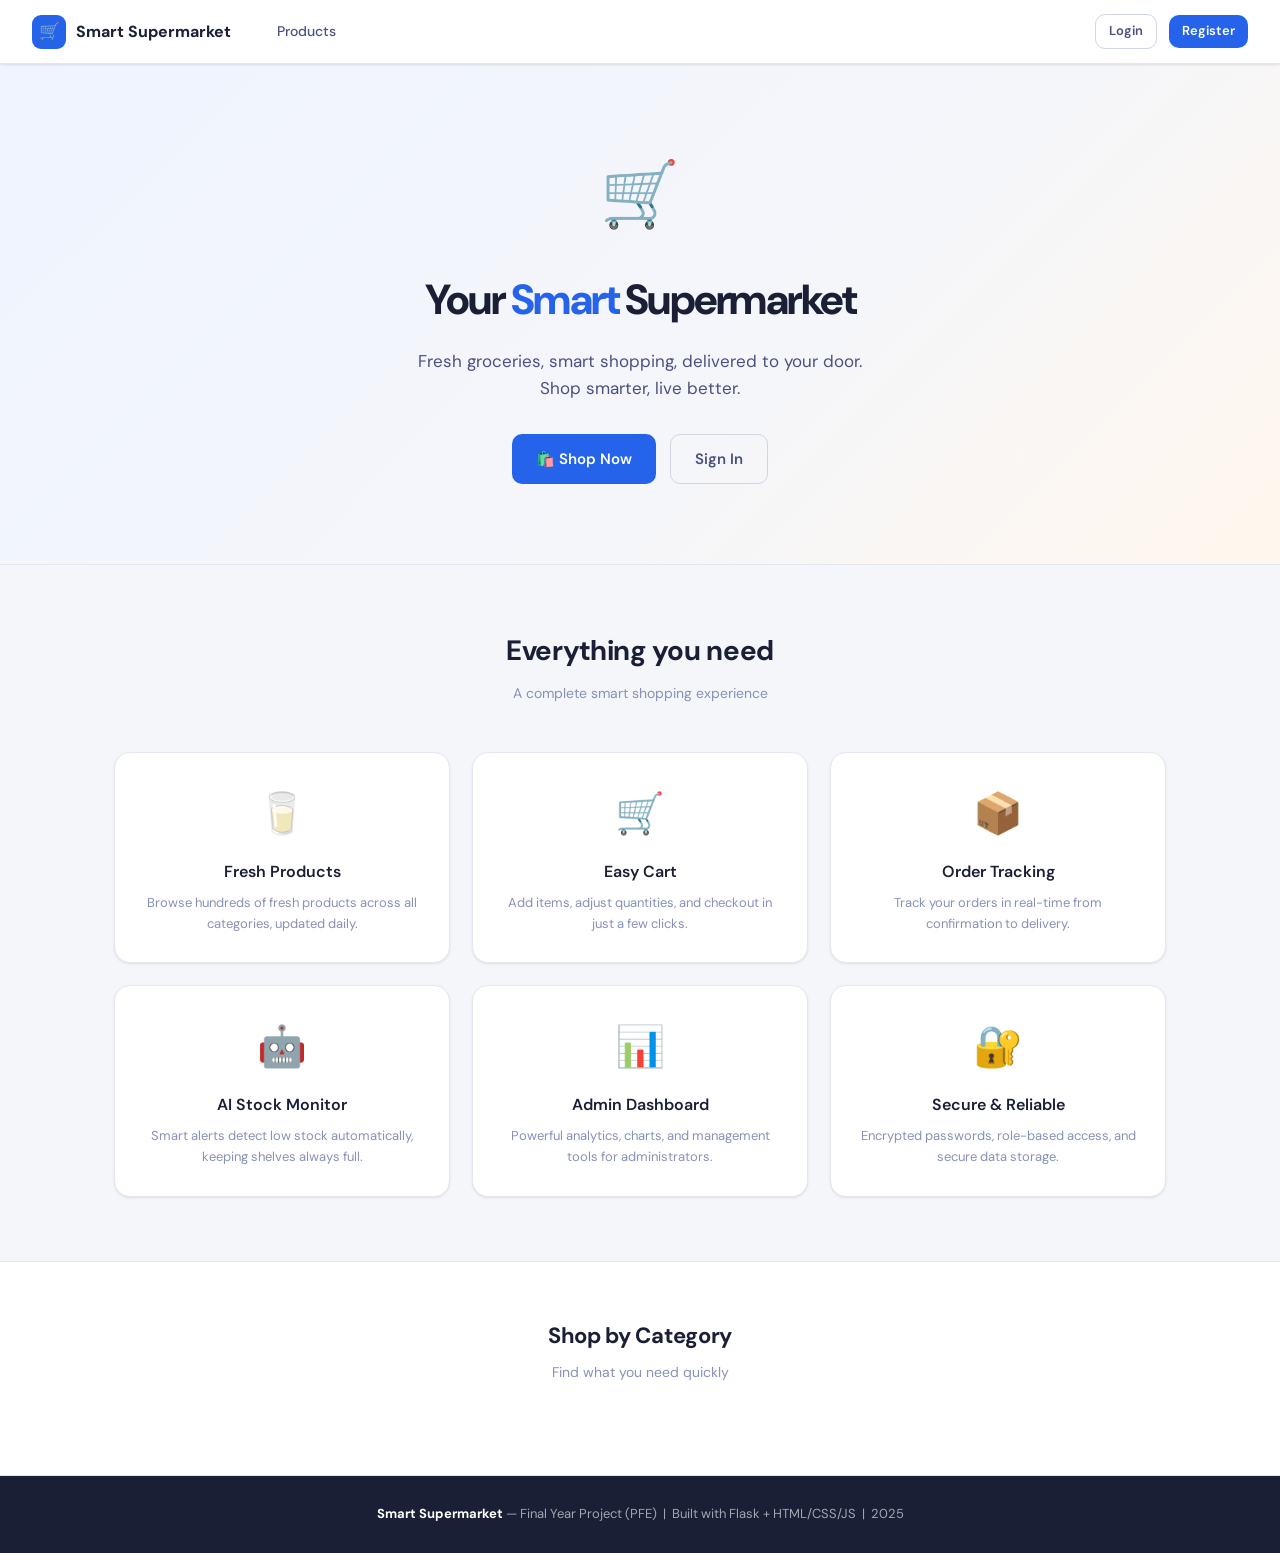
==== Frontend/index.html @ b75dfb3a "Initial commit - Smart Supermarket System" ====
<!DOCTYPE html>
<html lang="en">
<head>
    <meta charset="UTF-8">
    <meta name="viewport" content="width=device-width, initial-scale=1.0">
    <title>Smart Supermarket</title>
    <link rel="stylesheet" href="css/style.css">
    <style>
        .hero {
            background: linear-gradient(135deg, #eff4ff 0%, #f5f6fa 60%, #fff7ed 100%);
            border-bottom: 1px solid var(--border);
            padding: 80px 24px;
            text-align: center;
        }

        .hero-icon {
            font-size: 64px;
            margin-bottom: 20px;
            animation: float 3s ease-in-out infinite;
        }

        @keyframes float {
            0%, 100% { transform: translateY(0); }
            50%       { transform: translateY(-10px); }
        }

        .hero h1 {
            font-size: 42px;
            font-weight: 800;
            letter-spacing: -1.5px;
            color: var(--text);
            margin-bottom: 14px;
        }

        .hero h1 span { color: var(--primary); }

        .hero p {
            font-size: 17px;
            color: var(--text-2);
            max-width: 480px;
            margin: 0 auto 32px;
        }

        .hero-cta {
            display: flex;
            gap: 14px;
            justify-content: center;
            flex-wrap: wrap;
        }

        .features {
            max-width: 1100px;
            margin: 64px auto;
            padding: 0 24px;
        }

        .features h2 {
            text-align: center;
            font-size: 28px;
            margin-bottom: 8px;
        }

        .features > p {
            text-align: center;
            color: var(--muted);
            margin-bottom: 48px;
        }

        .features-grid {
            display: grid;
            grid-template-columns: repeat(3, 1fr);
            gap: 22px;
        }

        .feature-card {
            background: var(--white);
            border: 1px solid var(--border);
            border-radius: var(--radius-lg);
            padding: 28px 24px;
            text-align: center;
            box-shadow: var(--shadow-sm);
            transition: transform 0.2s, box-shadow 0.2s;
        }

        .feature-card:hover {
            transform: translateY(-3px);
            box-shadow: var(--shadow);
        }

        .feature-icon {
            font-size: 40px;
            margin-bottom: 14px;
        }

        .feature-card h3 {
            font-size: 16px;
            margin-bottom: 8px;
        }

        .feature-card p {
            font-size: 13px;
            color: var(--muted);
            line-height: 1.6;
        }

        .categories-section {
            background: var(--white);
            border-top: 1px solid var(--border);
            border-bottom: 1px solid var(--border);
            padding: 56px 24px;
        }

        .categories-inner {
            max-width: 900px;
            margin: 0 auto;
            text-align: center;
        }

        .categories-inner h2 { margin-bottom: 8px; }
        .categories-inner > p { color: var(--muted); margin-bottom: 36px; }

        .cat-grid {
            display: flex;
            flex-wrap: wrap;
            gap: 14px;
            justify-content: center;
        }

        .cat-chip {
            display: flex;
            align-items: center;
            gap: 8px;
            padding: 12px 22px;
            background: var(--bg);
            border: 1px solid var(--border);
            border-radius: 40px;
            font-size: 14px;
            font-weight: 600;
            color: var(--text-2);
            text-decoration: none;
            transition: all 0.15s;
        }

        .cat-chip:hover {
            background: var(--primary-bg);
            border-color: var(--primary-bd);
            color: var(--primary);
        }

        footer {
            background: var(--text);
            color: rgba(255,255,255,0.6);
            text-align: center;
            padding: 28px 24px;
            font-size: 13px;
        }

        footer strong { color: white; }

        @media (max-width: 768px) {
            .hero h1 { font-size: 28px; }
            .features-grid { grid-template-columns: 1fr; }
        }
    </style>
</head>
<body>

<nav id="navbar"></nav>

<!-- Hero -->
<section class="hero">
    <div class="hero-icon">🛒</div>
    <h1>Your <span>Smart</span> Supermarket</h1>
    <p>Fresh groceries, smart shopping, delivered to your door. Shop smarter, live better.</p>
    <div class="hero-cta">
        <a href="pages/products.html" class="btn btn-primary btn-lg">🛍️ Shop Now</a>
        <a href="pages/login.html"    class="btn btn-outline btn-lg">Sign In</a>
    </div>
</section>

<!-- Features -->
<section class="features">
    <h2>Everything you need</h2>
    <p>A complete smart shopping experience</p>

    <div class="features-grid">
        <div class="feature-card fade-up" style="animation-delay:0.05s">
            <div class="feature-icon">🥛</div>
            <h3>Fresh Products</h3>
            <p>Browse hundreds of fresh products across all categories, updated daily.</p>
        </div>
        <div class="feature-card fade-up" style="animation-delay:0.10s">
            <div class="feature-icon">🛒</div>
            <h3>Easy Cart</h3>
            <p>Add items, adjust quantities, and checkout in just a few clicks.</p>
        </div>
        <div class="feature-card fade-up" style="animation-delay:0.15s">
            <div class="feature-icon">📦</div>
            <h3>Order Tracking</h3>
            <p>Track your orders in real-time from confirmation to delivery.</p>
        </div>
        <div class="feature-card fade-up" style="animation-delay:0.20s">
            <div class="feature-icon">🤖</div>
            <h3>AI Stock Monitor</h3>
            <p>Smart alerts detect low stock automatically, keeping shelves always full.</p>
        </div>
        <div class="feature-card fade-up" style="animation-delay:0.25s">
            <div class="feature-icon">📊</div>
            <h3>Admin Dashboard</h3>
            <p>Powerful analytics, charts, and management tools for administrators.</p>
        </div>
        <div class="feature-card fade-up" style="animation-delay:0.30s">
            <div class="feature-icon">🔐</div>
            <h3>Secure & Reliable</h3>
            <p>Encrypted passwords, role-based access, and secure data storage.</p>
        </div>
    </div>
</section>

<!-- Categories -->
<section class="categories-section">
    <div class="categories-inner">
        <h2>Shop by Category</h2>
        <p>Find what you need quickly</p>
        <div class="cat-grid" id="cat-grid">
            <!-- Filled by JS -->
        </div>
    </div>
</section>

<footer>
    <strong>Smart Supermarket</strong> — Final Year Project (PFE) &nbsp;|&nbsp;
    Built with Flask + HTML/CSS/JS &nbsp;|&nbsp; 2025
</footer>

<div class="toast-container" id="toast-container"></div>

<script type="module">
    import { getCategories } from './js/api.js';
    import { buildNavbar, categoryEmoji } from './js/app.js';

    buildNavbar("");

    const cats = await getCategories();
    const grid = document.getElementById("cat-grid");

    if (cats.length) {
        grid.innerHTML = cats.map(c => `
            <a href="pages/products.html?category=${encodeURIComponent(c)}" class="cat-chip">
                <span>${categoryEmoji(c)}</span> ${c}
            </a>
        `).join("");
    }
</script>
</body>
</html>
---- Frontend/css/style.css ----
/* ─────────────────────────────────────────────
   SMART SUPERMARKET — Global Design System
   Theme: Light & Professional
   ───────────────────────────────────────────── */

@import url('https://fonts.googleapis.com/css2?family=DM+Sans:wght@400;500;600;700&family=DM+Mono:wght@400;500&display=swap');

/* ── Variables ── */
:root {
    --white:      #ffffff;
    --bg:         #f5f6fa;
    --surface:    #ffffff;
    --border:     #e4e7f0;
    --border2:    #d0d5e8;

    --text:       #1a1f36;
    --text-2:     #4a5180;
    --muted:      #8891b8;

    --primary:    #2563eb;
    --primary-h:  #1d4ed8;
    --primary-bg: #eff4ff;
    --primary-bd: #bfcffe;

    --green:      #16a34a;
    --green-bg:   #f0fdf4;
    --green-bd:   #bbf7d0;

    --red:        #dc2626;
    --red-bg:     #fef2f2;
    --red-bd:     #fecaca;

    --orange:     #ea580c;
    --orange-bg:  #fff7ed;
    --orange-bd:  #fed7aa;

    --yellow:     #ca8a04;
    --yellow-bg:  #fefce8;
    --yellow-bd:  #fef08a;

    --radius-sm:  6px;
    --radius:     10px;
    --radius-lg:  16px;
    --radius-xl:  22px;

    --shadow-sm:  0 1px 3px rgba(0,0,0,0.07), 0 1px 2px rgba(0,0,0,0.04);
    --shadow:     0 4px 16px rgba(0,0,0,0.08), 0 1px 3px rgba(0,0,0,0.05);
    --shadow-lg:  0 12px 40px rgba(0,0,0,0.12), 0 4px 12px rgba(0,0,0,0.06);

    --font:       'DM Sans', system-ui, sans-serif;
    --font-mono:  'DM Mono', monospace;

    --nav-h:      64px;
    --sidebar-w:  256px;
}

/* ── Reset ── */
*, *::before, *::after { box-sizing: border-box; margin: 0; padding: 0; }
html { scroll-behavior: smooth; }
body { font-family: var(--font); background: var(--bg); color: var(--text); line-height: 1.6; -webkit-font-smoothing: antialiased; }
img  { max-width: 100%; display: block; }
a    { text-decoration: none; color: inherit; }
button { cursor: pointer; font-family: var(--font); }
input, select, textarea { font-family: var(--font); }

/* ── Typography ── */
h1 { font-size: 28px; font-weight: 700; letter-spacing: -0.5px; }
h2 { font-size: 22px; font-weight: 700; letter-spacing: -0.3px; }
h3 { font-size: 17px; font-weight: 600; }
h4 { font-size: 15px; font-weight: 600; }
p  { font-size: 14px; color: var(--text-2); }

/* ── Navbar ── */
.navbar {
    height: var(--nav-h);
    background: var(--white);
    border-bottom: 1px solid var(--border);
    display: flex;
    align-items: center;
    padding: 0 32px;
    gap: 32px;
    position: sticky;
    top: 0;
    z-index: 200;
    box-shadow: var(--shadow-sm);
}

.nav-brand {
    display: flex;
    align-items: center;
    gap: 10px;
    font-size: 16px;
    font-weight: 700;
    color: var(--text);
    white-space: nowrap;
}

.nav-brand .brand-icon {
    width: 34px; height: 34px;
    background: var(--primary);
    border-radius: 9px;
    display: flex; align-items: center; justify-content: center;
    font-size: 17px;
}

.nav-links {
    display: flex;
    align-items: center;
    gap: 4px;
    flex: 1;
}

.nav-link {
    padding: 7px 14px;
    border-radius: var(--radius-sm);
    font-size: 14px;
    font-weight: 500;
    color: var(--text-2);
    transition: background 0.15s, color 0.15s;
}

.nav-link:hover  { background: var(--bg); color: var(--text); }
.nav-link.active { background: var(--primary-bg); color: var(--primary); }

.nav-right {
    display: flex;
    align-items: center;
    gap: 12px;
    margin-left: auto;
}

.cart-btn {
    position: relative;
    padding: 8px 16px;
    background: var(--primary-bg);
    color: var(--primary);
    border: 1px solid var(--primary-bd);
    border-radius: var(--radius);
    font-size: 14px;
    font-weight: 600;
    transition: background 0.15s;
}

.cart-btn:hover { background: var(--primary); color: white; }

.cart-count {
    position: absolute;
    top: -6px; right: -6px;
    background: var(--red);
    color: white;
    border-radius: 50%;
    width: 18px; height: 18px;
    font-size: 11px;
    font-weight: 700;
    display: flex; align-items: center; justify-content: center;
    border: 2px solid white;
}

/* ── Sidebar (Admin) ── */
.layout-admin {
    display: flex;
    min-height: 100vh;
}

.sidebar {
    width: var(--sidebar-w);
    min-height: 100vh;
    background: var(--white);
    border-right: 1px solid var(--border);
    display: flex;
    flex-direction: column;
    position: fixed;
    top: 0; left: 0;
    z-index: 100;
}

.sidebar-logo {
    padding: 22px 20px 18px;
    border-bottom: 1px solid var(--border);
    display: flex;
    align-items: center;
    gap: 10px;
}

.sidebar-logo .brand-icon {
    width: 34px; height: 34px;
    background: var(--primary);
    border-radius: 9px;
    display: flex; align-items: center; justify-content: center;
    font-size: 17px;
}

.sidebar-logo-text h3 { font-size: 14px; color: var(--text); }
.sidebar-logo-text span { font-size: 11px; color: var(--muted); }

.sidebar-nav {
    padding: 16px 12px;
    flex: 1;
    overflow-y: auto;
}

.nav-section-label {
    font-size: 10px;
    font-weight: 700;
    color: var(--muted);
    letter-spacing: 1.2px;
    text-transform: uppercase;
    padding: 0 10px;
    margin: 16px 0 6px;
}

.sidebar-link {
    display: flex;
    align-items: center;
    gap: 10px;
    padding: 9px 12px;
    border-radius: var(--radius);
    font-size: 14px;
    font-weight: 500;
    color: var(--text-2);
    transition: all 0.15s;
    margin-bottom: 2px;
}

.sidebar-link:hover  { background: var(--bg); color: var(--text); }
.sidebar-link.active { background: var(--primary-bg); color: var(--primary); font-weight: 600; }
.sidebar-link .s-icon { font-size: 16px; width: 22px; text-align: center; }

.sidebar-footer {
    padding: 14px 12px;
    border-top: 1px solid var(--border);
}

.user-card {
    display: flex;
    align-items: center;
    gap: 10px;
    padding: 10px 10px;
    background: var(--bg);
    border-radius: var(--radius);
}

.user-avatar {
    width: 32px; height: 32px;
    background: var(--primary);
    color: white;
    border-radius: 50%;
    display: flex; align-items: center; justify-content: center;
    font-size: 13px;
    font-weight: 700;
}

.user-info { flex: 1; min-width: 0; }
.user-info strong { display: block; font-size: 13px; color: var(--text); white-space: nowrap; overflow: hidden; text-overflow: ellipsis; }
.user-info small  { font-size: 11px; color: var(--muted); }

.btn-logout {
    background: none;
    border: none;
    color: var(--red);
    font-size: 15px;
    padding: 4px 6px;
    border-radius: 6px;
    transition: background 0.15s;
}
.btn-logout:hover { background: var(--red-bg); }

/* ── Admin main content ── */
.admin-main {
    margin-left: var(--sidebar-w);
    flex: 1;
    padding: 32px;
    min-height: 100vh;
}

/* ── Page header ── */
.page-header {
    margin-bottom: 28px;
}

.page-header h1 { font-size: 24px; color: var(--text); }
.page-header p  { font-size: 14px; color: var(--muted); margin-top: 3px; }

/* ── Cards ── */
.card {
    background: var(--white);
    border: 1px solid var(--border);
    border-radius: var(--radius-lg);
    padding: 22px;
    box-shadow: var(--shadow-sm);
}

.card-header {
    display: flex;
    align-items: center;
    justify-content: space-between;
    margin-bottom: 18px;
}

.card-title {
    font-size: 15px;
    font-weight: 700;
    color: var(--text);
}

/* ── Stat Cards ── */
.stats-grid {
    display: grid;
    grid-template-columns: repeat(4, 1fr);
    gap: 16px;
    margin-bottom: 24px;
}

.stat-card {
    background: var(--white);
    border: 1px solid var(--border);
    border-radius: var(--radius-lg);
    padding: 20px;
    box-shadow: var(--shadow-sm);
    position: relative;
    overflow: hidden;
    transition: box-shadow 0.2s, transform 0.2s;
}

.stat-card:hover { box-shadow: var(--shadow); transform: translateY(-1px); }

.stat-icon {
    width: 40px; height: 40px;
    border-radius: 10px;
    display: flex; align-items: center; justify-content: center;
    font-size: 19px;
    margin-bottom: 14px;
}

.stat-icon.blue   { background: var(--primary-bg); }
.stat-icon.green  { background: var(--green-bg); }
.stat-icon.orange { background: var(--orange-bg); }
.stat-icon.red    { background: var(--red-bg); }

.stat-value {
    font-size: 28px;
    font-weight: 800;
    color: var(--text);
    line-height: 1;
    letter-spacing: -1px;
}

.stat-label {
    font-size: 12px;
    font-weight: 600;
    color: var(--muted);
    margin-top: 5px;
    text-transform: uppercase;
    letter-spacing: 0.5px;
}

/* ── Buttons ── */
.btn {
    display: inline-flex;
    align-items: center;
    gap: 6px;
    padding: 9px 18px;
    border-radius: var(--radius);
    font-size: 14px;
    font-weight: 600;
    border: none;
    transition: all 0.15s;
    cursor: pointer;
}

.btn-primary   { background: var(--primary);  color: white; }
.btn-primary:hover { background: var(--primary-h); }

.btn-success   { background: var(--green); color: white; }
.btn-danger    { background: var(--red);   color: white; }
.btn-outline   { background: transparent; border: 1px solid var(--border2); color: var(--text-2); }
.btn-outline:hover { background: var(--bg); }
.btn-ghost     { background: transparent; color: var(--text-2); }
.btn-ghost:hover { background: var(--bg); }

.btn-sm { padding: 6px 13px; font-size: 13px; }
.btn-lg { padding: 12px 24px; font-size: 15px; }

/* ── Form elements ── */
.form-group { margin-bottom: 18px; }

.form-label {
    display: block;
    font-size: 13px;
    font-weight: 600;
    color: var(--text);
    margin-bottom: 6px;
}

.form-control {
    width: 100%;
    padding: 10px 14px;
    border: 1px solid var(--border2);
    border-radius: var(--radius);
    font-size: 14px;
    color: var(--text);
    background: var(--white);
    outline: none;
    transition: border-color 0.15s, box-shadow 0.15s;
}

.form-control:focus {
    border-color: var(--primary);
    box-shadow: 0 0 0 3px rgba(37,99,235,0.1);
}

.form-control::placeholder { color: var(--muted); }

/* ── Table ── */
.table-wrap {
    overflow-x: auto;
    border-radius: var(--radius);
    border: 1px solid var(--border);
}

table { width: 100%; border-collapse: collapse; font-size: 14px; }

thead th {
    background: var(--bg);
    color: var(--muted);
    font-size: 11px;
    font-weight: 700;
    text-transform: uppercase;
    letter-spacing: 0.7px;
    padding: 12px 16px;
    text-align: left;
    border-bottom: 1px solid var(--border);
}

tbody td {
    padding: 14px 16px;
    border-bottom: 1px solid var(--border);
    color: var(--text);
    vertical-align: middle;
}

tbody tr:last-child td { border-bottom: none; }
tbody tr:hover { background: var(--bg); }

/* ── Badges / Pills ── */
.badge {
    display: inline-flex;
    align-items: center;
    padding: 3px 10px;
    border-radius: 20px;
    font-size: 12px;
    font-weight: 700;
}

.badge-blue   { background: var(--primary-bg); color: var(--primary); }
.badge-green  { background: var(--green-bg);   color: var(--green); }
.badge-red    { background: var(--red-bg);     color: var(--red); }
.badge-orange { background: var(--orange-bg);  color: var(--orange); }
.badge-yellow { background: var(--yellow-bg);  color: var(--yellow); }
.badge-gray   { background: var(--bg);         color: var(--muted); }

/* Order status badges */
.status-pending   { background: var(--yellow-bg); color: var(--yellow); }
.status-confirmed { background: var(--primary-bg); color: var(--primary); }
.status-shipped   { background: var(--orange-bg); color: var(--orange); }
.status-delivered { background: var(--green-bg);  color: var(--green); }
.status-cancelled { background: var(--red-bg);    color: var(--red); }

/* Stock pills */
.stock-ok       { background: var(--green-bg);  color: var(--green); }
.stock-low      { background: var(--orange-bg); color: var(--orange); }
.stock-critical { background: var(--red-bg);    color: var(--red); }

/* ── Modal ── */
.modal-overlay {
    display: none;
    position: fixed;
    inset: 0;
    background: rgba(15,20,40,0.45);
    z-index: 500;
    align-items: center;
    justify-content: center;
    backdrop-filter: blur(2px);
}

.modal-overlay.open { display: flex; }

.modal {
    background: var(--white);
    border-radius: var(--radius-xl);
    padding: 28px;
    width: 100%;
    max-width: 480px;
    box-shadow: var(--shadow-lg);
    animation: modalIn 0.2s ease;
}

@keyframes modalIn {
    from { opacity: 0; transform: translateY(20px) scale(0.97); }
    to   { opacity: 1; transform: translateY(0) scale(1); }
}

.modal-header {
    display: flex;
    align-items: center;
    justify-content: space-between;
    margin-bottom: 22px;
}

.modal-title { font-size: 18px; font-weight: 700; }

.modal-close {
    width: 30px; height: 30px;
    border: none;
    background: var(--bg);
    border-radius: 50%;
    font-size: 16px;
    color: var(--muted);
    display: flex; align-items: center; justify-content: center;
    transition: background 0.15s;
}

.modal-close:hover { background: var(--border2); }

.modal-footer {
    margin-top: 24px;
    display: flex;
    gap: 10px;
    justify-content: flex-end;
}

/* ── Toast notifications ── */
.toast-container {
    position: fixed;
    bottom: 24px;
    right: 24px;
    z-index: 999;
    display: flex;
    flex-direction: column;
    gap: 10px;
}

.toast {
    padding: 13px 18px;
    background: var(--text);
    color: white;
    border-radius: var(--radius);
    font-size: 14px;
    font-weight: 500;
    box-shadow: var(--shadow-lg);
    animation: toastIn 0.25s ease;
    display: flex;
    align-items: center;
    gap: 10px;
    min-width: 260px;
    max-width: 360px;
}

.toast.success { background: var(--green); }
.toast.error   { background: var(--red); }
.toast.warning { background: var(--orange); }

@keyframes toastIn {
    from { opacity: 0; transform: translateX(20px); }
    to   { opacity: 1; transform: translateX(0); }
}

/* ── Product Cards ── */
.products-grid {
    display: grid;
    grid-template-columns: repeat(auto-fill, minmax(220px, 1fr));
    gap: 20px;
}

.product-card {
    background: var(--white);
    border: 1px solid var(--border);
    border-radius: var(--radius-lg);
    overflow: hidden;
    transition: box-shadow 0.2s, transform 0.2s;
    box-shadow: var(--shadow-sm);
}

.product-card:hover { box-shadow: var(--shadow); transform: translateY(-2px); }

.product-img {
    width: 100%;
    height: 150px;
    background: var(--bg);
    display: flex;
    align-items: center;
    justify-content: center;
    font-size: 48px;
    border-bottom: 1px solid var(--border);
}

.product-body { padding: 14px; }

.product-name {
    font-size: 14px;
    font-weight: 700;
    color: var(--text);
    margin-bottom: 3px;
    white-space: nowrap;
    overflow: hidden;
    text-overflow: ellipsis;
}

.product-cat {
    font-size: 12px;
    color: var(--muted);
    margin-bottom: 10px;
}

.product-footer {
    display: flex;
    align-items: center;
    justify-content: space-between;
    margin-top: 12px;
}

.product-price {
    font-size: 16px;
    font-weight: 800;
    color: var(--primary);
}

.btn-add-cart {
    padding: 7px 14px;
    background: var(--primary);
    color: white;
    border: none;
    border-radius: var(--radius-sm);
    font-size: 13px;
    font-weight: 600;
    transition: background 0.15s;
}

.btn-add-cart:hover { background: var(--primary-h); }
.btn-add-cart:disabled { background: var(--muted); cursor: not-allowed; }

/* ── Auth pages ── */
.auth-page {
    min-height: 100vh;
    background: var(--bg);
    display: flex;
    align-items: center;
    justify-content: center;
    padding: 24px;
}

.auth-card {
    background: var(--white);
    border: 1px solid var(--border);
    border-radius: var(--radius-xl);
    padding: 40px;
    width: 100%;
    max-width: 420px;
    box-shadow: var(--shadow-lg);
}

.auth-logo {
    text-align: center;
    margin-bottom: 28px;
}

.auth-logo .brand-icon {
    width: 52px; height: 52px;
    background: var(--primary);
    border-radius: 14px;
    display: flex; align-items: center; justify-content: center;
    font-size: 26px;
    margin: 0 auto 12px;
}

.auth-logo h2 { font-size: 20px; }
.auth-logo p  { font-size: 13px; color: var(--muted); margin-top: 3px; }

.auth-divider {
    text-align: center;
    color: var(--muted);
    font-size: 13px;
    margin: 20px 0;
    position: relative;
}

.auth-divider::before, .auth-divider::after {
    content: '';
    position: absolute;
    top: 50%;
    width: calc(50% - 24px);
    height: 1px;
    background: var(--border);
}

.auth-divider::before { left: 0; }
.auth-divider::after  { right: 0; }

.auth-switch {
    text-align: center;
    font-size: 13px;
    color: var(--muted);
    margin-top: 20px;
}

.auth-switch a { color: var(--primary); font-weight: 600; }

/* ── Empty / Error states ── */
.empty-state {
    text-align: center;
    padding: 48px 24px;
    color: var(--muted);
}

.empty-state .empty-icon { font-size: 48px; margin-bottom: 12px; }
.empty-state h3 { font-size: 16px; color: var(--text-2); margin-bottom: 6px; }
.empty-state p  { font-size: 14px; }

/* ── Alert box ── */
.alert {
    padding: 13px 16px;
    border-radius: var(--radius);
    font-size: 14px;
    font-weight: 500;
    margin-bottom: 16px;
    display: flex;
    align-items: center;
    gap: 8px;
}

.alert-error   { background: var(--red-bg);    border: 1px solid var(--red-bd);    color: var(--red); }
.alert-success { background: var(--green-bg);  border: 1px solid var(--green-bd);  color: var(--green); }
.alert-warning { background: var(--orange-bg); border: 1px solid var(--orange-bd); color: var(--orange); }
.alert-info    { background: var(--primary-bg);border: 1px solid var(--primary-bd);color: var(--primary); }

/* ── Loading spinner ── */
.spinner {
    width: 20px; height: 20px;
    border: 2px solid var(--border2);
    border-top-color: var(--primary);
    border-radius: 50%;
    animation: spin 0.7s linear infinite;
    display: inline-block;
}

@keyframes spin { to { transform: rotate(360deg); } }

/* ── Utilities ── */
.flex         { display: flex; }
.flex-center  { display: flex; align-items: center; justify-content: center; }
.flex-between { display: flex; align-items: center; justify-content: space-between; }
.gap-8  { gap: 8px; }
.gap-12 { gap: 12px; }
.gap-16 { gap: 16px; }
.mt-8   { margin-top: 8px; }
.mt-16  { margin-top: 16px; }
.mt-24  { margin-top: 24px; }
.mb-16  { margin-bottom: 16px; }
.mb-24  { margin-bottom: 24px; }
.w-full { width: 100%; }
.text-center { text-align: center; }
.text-muted  { color: var(--muted); font-size: 13px; }

/* ── Animations ── */
@keyframes fadeUp {
    from { opacity: 0; transform: translateY(14px); }
    to   { opacity: 1; transform: translateY(0); }
}

.fade-up { animation: fadeUp 0.3s ease both; }

/* ── Responsive ── */
@media (max-width: 1100px) {
    .stats-grid { grid-template-columns: repeat(2, 1fr); }
}

@media (max-width: 768px) {
    .sidebar { display: none; }
    .admin-main { margin-left: 0; padding: 16px; }
    .navbar { padding: 0 16px; }
    .products-grid { grid-template-columns: repeat(auto-fill, minmax(160px, 1fr)); }
    .stats-grid { grid-template-columns: 1fr 1fr; }
}
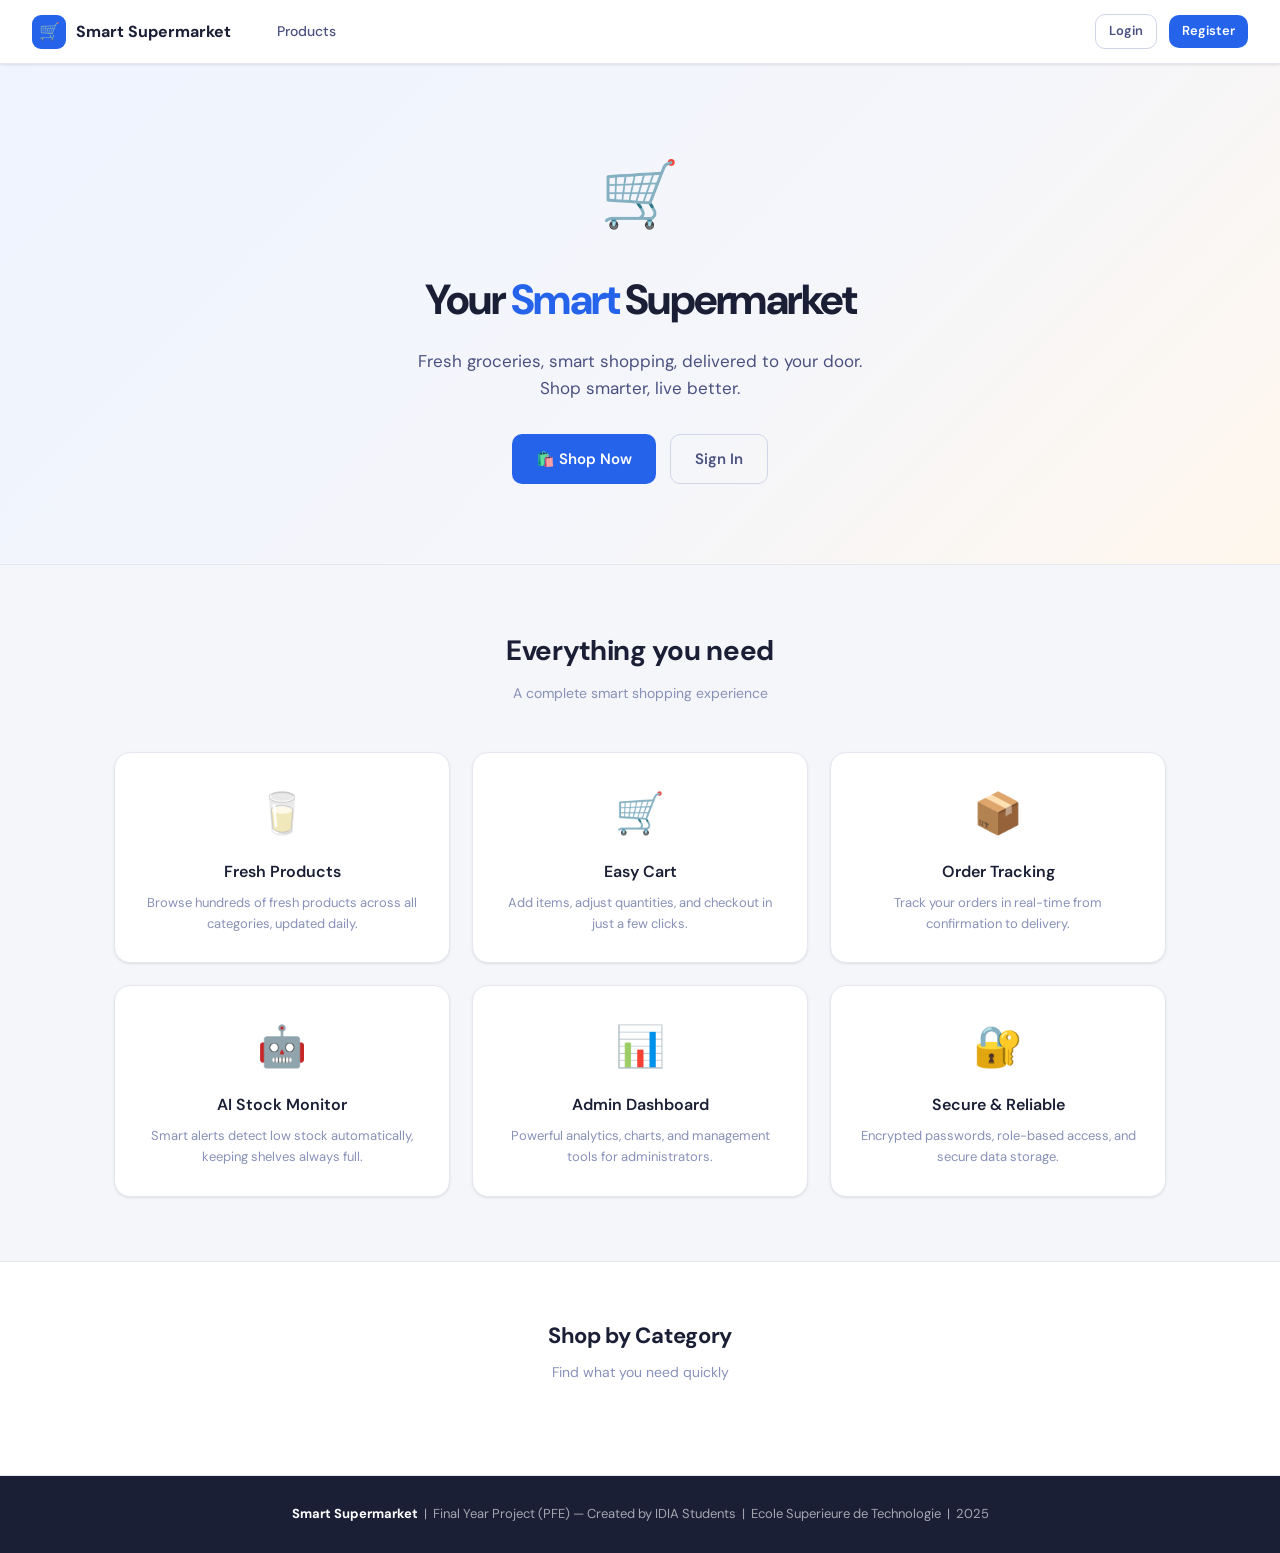
==== commit 8af54442: "Mise a jour du projet" ====
--- a/Frontend/index.html
+++ b/Frontend/index.html
@@ -229,8 +229,9 @@
 </section>
 
 <footer>
-    <strong>Smart Supermarket</strong> — Final Year Project (PFE) &nbsp;|&nbsp;
-    Built with Flask + HTML/CSS/JS &nbsp;|&nbsp; 2025
+    <strong>Smart Supermarket</strong> &nbsp;|&nbsp;
+    Final Year Project (PFE) — Created by IDIA Students &nbsp;|&nbsp;
+    Ecole Superieure de Technologie &nbsp;|&nbsp; 2025
 </footer>
 
 <div class="toast-container" id="toast-container"></div>
--- a/Frontend/css/style.css
+++ b/Frontend/css/style.css
@@ -579,19 +579,48 @@
     overflow: hidden;
     transition: box-shadow 0.2s, transform 0.2s;
     box-shadow: var(--shadow-sm);
-}
-
-.product-card:hover { box-shadow: var(--shadow); transform: translateY(-2px); }
+    display: flex;
+    flex-direction: column;
+}
 
 .product-img {
     width: 100%;
-    height: 150px;
+    height: 180px !important;
+    overflow: hidden !important;
+    flex-shrink: 0;
+    background: var(--bg);
+    border-bottom: 1px solid var(--border);
+}
+
+.product-img img {
+    width: 100% !important;
+    height: 180px !important;
+    object-fit: cover !important;
+    object-position: center !important;
+    display: block !important;
+}
+
+.product-card:hover { box-shadow: var(--shadow); transform: translateY(-2px); }
+
+.product-img {
+    width: 100%;
+    height: 160px;
     background: var(--bg);
     display: flex;
     align-items: center;
     justify-content: center;
     font-size: 48px;
     border-bottom: 1px solid var(--border);
+    overflow: hidden;
+    flex-shrink: 0;
+}
+
+.product-img img {
+    width: 100%;
+    height: 160px;
+    object-fit: cover;
+    object-position: center;
+    display: block;
 }
 
 .product-body { padding: 14px; }
@@ -780,4 +809,4 @@
     .navbar { padding: 0 16px; }
     .products-grid { grid-template-columns: repeat(auto-fill, minmax(160px, 1fr)); }
     .stats-grid { grid-template-columns: 1fr 1fr; }
-}
+}
